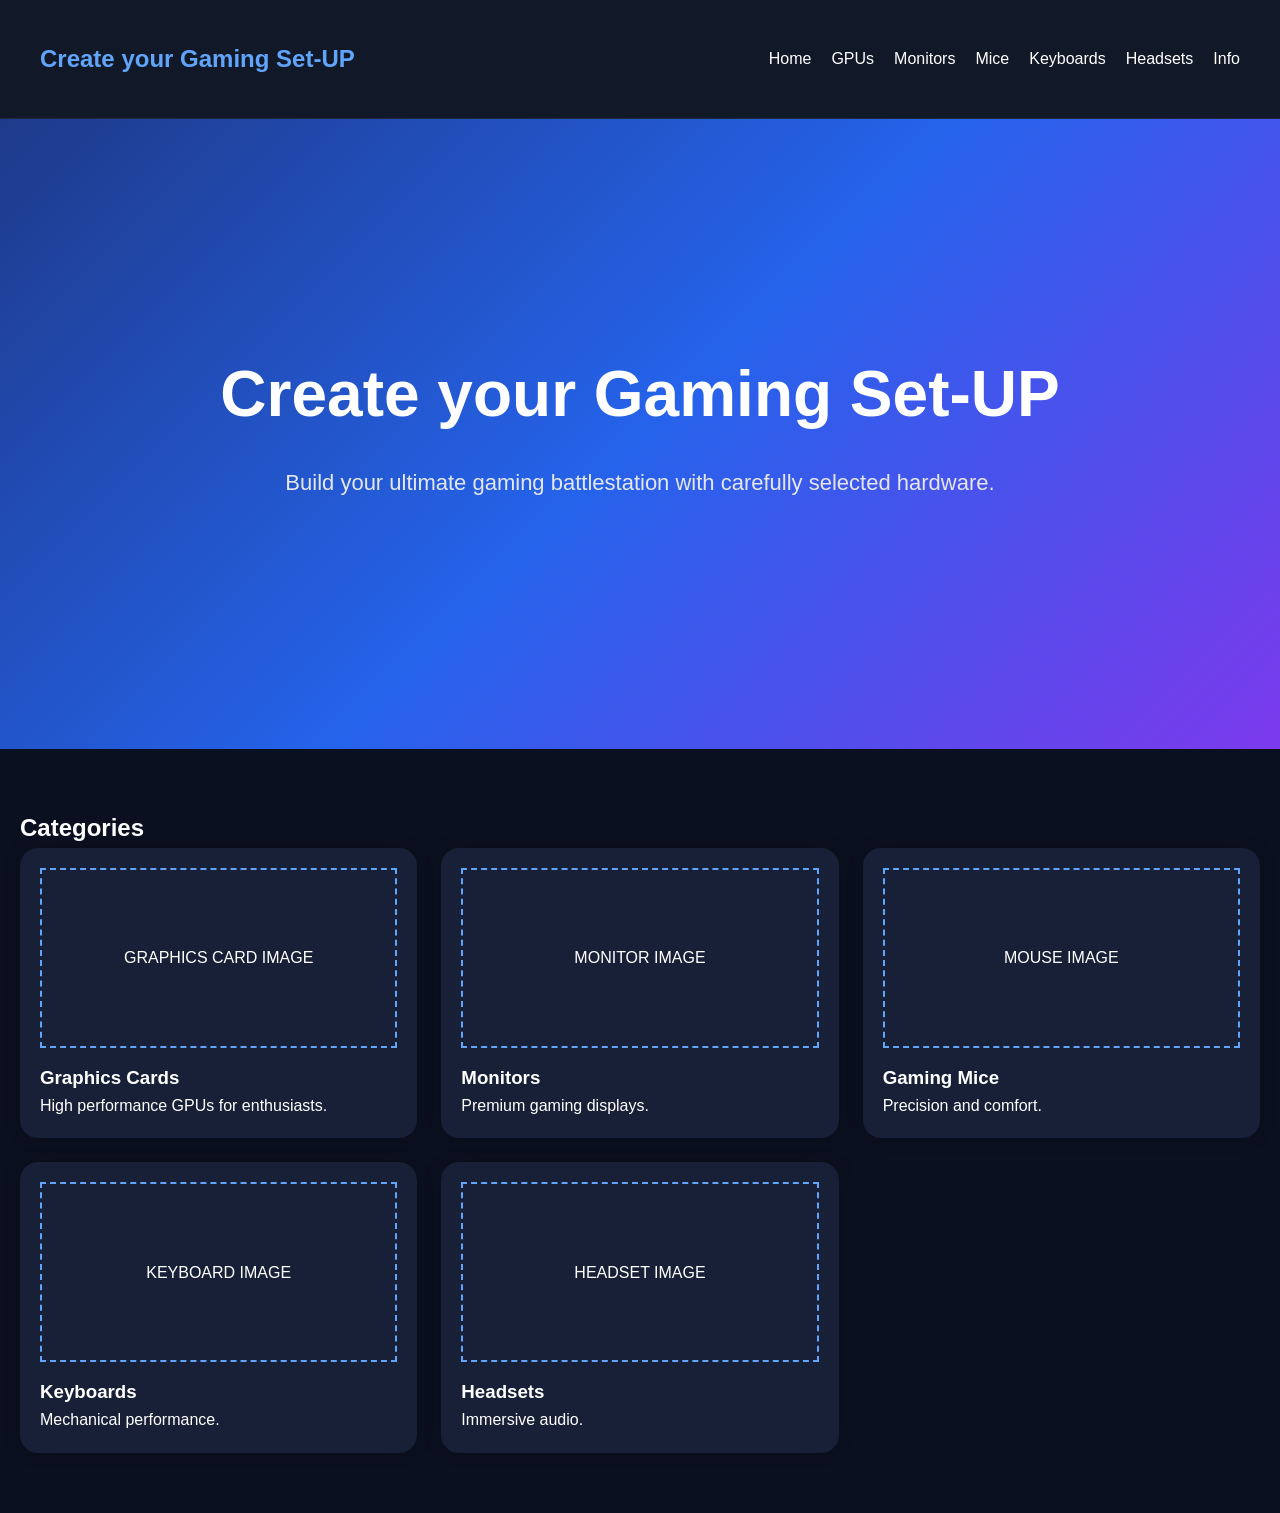
==== index.html @ 6083d40c "Add files via upload" ====
<!DOCTYPE html><html lang='en'><head><meta charset='UTF-8'><meta name='viewport' content='width=device-width,initial-scale=1.0'><title>Create your Gaming Set-UP</title><style>*{margin:0;padding:0;box-sizing:border-box}body{font-family:Segoe UI,Arial,sans-serif;background:#0b1020;color:#fff}nav{position:sticky;top:0;background:#111827;padding:20px}.logo{font-weight:700;color:#60a5fa}.hero{min-height:70vh;display:flex;align-items:center;justify-content:center;text-align:center;background:linear-gradient(135deg,#1e3a8a,#7c3aed);padding:40px}.hero h1{font-size:4rem}.container{max-width:1300px;margin:auto;padding:60px 20px}.grid{display:grid;grid-template-columns:repeat(auto-fit,minmax(250px,1fr));gap:20px}.card{background:#172036;padding:20px;border-radius:16px}.img{height:180px;border:2px dashed #60a5fa;display:flex;align-items:center;justify-content:center;margin-bottom:15px}.btn{display:inline-block;background:#2563eb;color:#fff;text-decoration:none;padding:10px 16px;border-radius:8px;margin-top:10px}</style><link rel="stylesheet" href="style.css"></head><body><nav><div class="nav-container"><div class="logo">Create your Gaming Set-UP</div><div class="nav-links"><a href="index.html">Home</a><a href="graphics-cards.html">GPUs</a><a href="monitors.html">Monitors</a><a href="gaming-mice.html">Mice</a><a href="keyboards.html">Keyboards</a><a href="headsets.html">Headsets</a><a href="info.html">Info</a></div></div></nav><section class='hero'><div><h1>Create your Gaming Set-UP</h1><p>Build your ultimate gaming battlestation with carefully selected hardware.</p></div></section><section class='container'><h2>Categories</h2><div class='grid'><div class='card'><div class='img'>GRAPHICS CARD IMAGE</div><h3>Graphics Cards</h3><p>High performance GPUs for enthusiasts.</p></div><div class='card'><div class='img'>MONITOR IMAGE</div><h3>Monitors</h3><p>Premium gaming displays.</p></div><div class='card'><div class='img'>MOUSE IMAGE</div><h3>Gaming Mice</h3><p>Precision and comfort.</p></div><div class='card'><div class='img'>KEYBOARD IMAGE</div><h3>Keyboards</h3><p>Mechanical performance.</p></div><div class='card'><div class='img'>HEADSET IMAGE</div><h3>Headsets</h3><p>Immersive audio.</p></div></div></section></body></html>
---- style.css ----
*{margin:0;padding:0;box-sizing:border-box}html{scroll-behavior:smooth}body{font-family:'Segoe UI',Arial,sans-serif;background:#0b1020;color:#fff;line-height:1.6}nav{position:sticky;top:0;z-index:1000;background:#111827;border-bottom:1px solid #1e293b}.nav-container{max-width:1400px;margin:auto;display:flex;justify-content:space-between;align-items:center;padding:20px}.logo{font-size:24px;font-weight:700;color:#60a5fa}.nav-links a{color:#fff;text-decoration:none;margin-left:20px}.hero{min-height:70vh;display:flex;justify-content:center;align-items:center;text-align:center;padding:40px;background:linear-gradient(135deg,#1e3a8a,#2563eb,#7c3aed)}.hero-content{max-width:900px}.hero h1{font-size:64px;margin-bottom:20px}.hero p{font-size:22px;color:#e5e7eb;margin-bottom:25px}.button,.btn{display:inline-block;background:#2563eb;color:#fff;text-decoration:none;padding:12px 22px;border-radius:10px;font-weight:600}.container{max-width:1400px;margin:auto;padding:60px 20px}.section-title{text-align:center;font-size:42px;margin-bottom:40px}.grid{display:grid;grid-template-columns:repeat(auto-fit,minmax(320px,1fr));gap:24px}.card{background:#172036;border-radius:18px;padding:20px;box-shadow:0 0 15px rgba(0,0,0,.25)}.image-placeholder{height:220px;border:2px dashed #60a5fa;border-radius:14px;display:flex;justify-content:center;align-items:center;color:#60a5fa;font-weight:700;margin-bottom:20px}.rating{color:gold}.affiliate{margin:15px 0;border:2px dashed #60a5fa;border-radius:10px;padding:12px;color:#93c5fd;background:#0f172a}footer{background:#111827;text-align:center;padding:30px;color:#94a3b8}@media(max-width:768px){.hero h1{font-size:42px}.hero p{font-size:18px}.nav-container{flex-direction:column}}
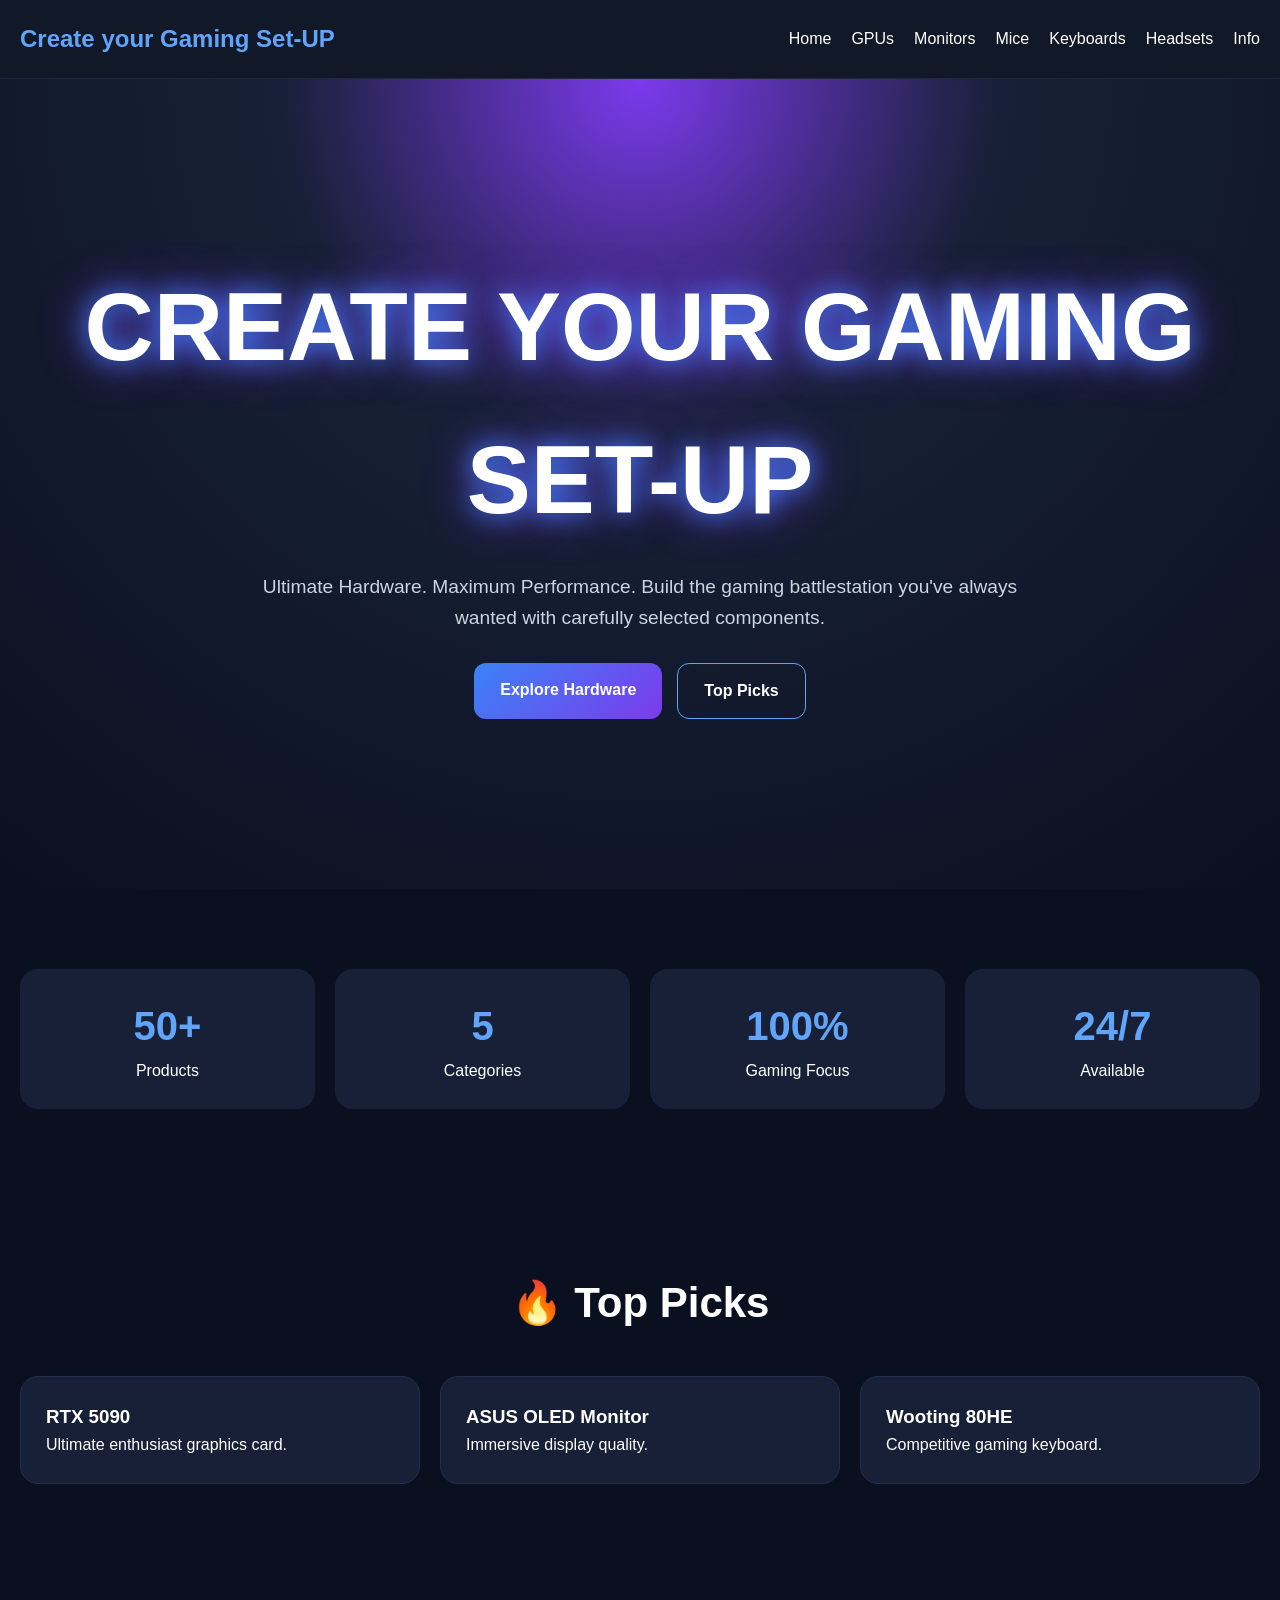
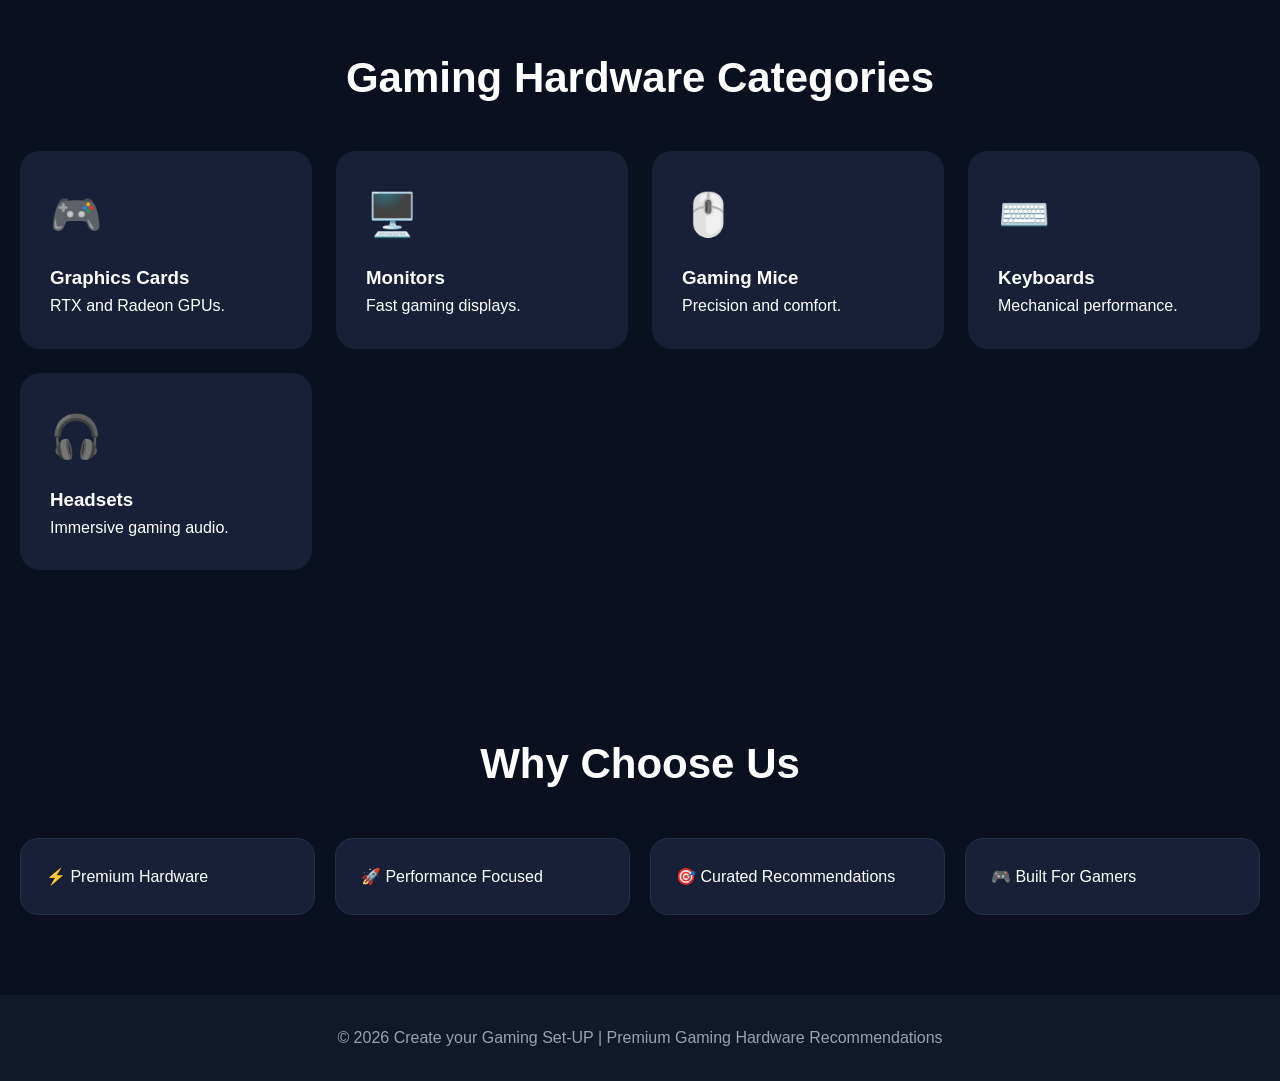
==== commit a16e8608: "Revamp index.html with new styles and content Updated the hero section and added new categories and " ====
--- a/index.html
+++ b/index.html
@@ -1 +1 @@
-<!DOCTYPE html><html lang='en'><head><meta charset='UTF-8'><meta name='viewport' content='width=device-width,initial-scale=1.0'><title>Create your Gaming Set-UP</title><style>*{margin:0;padding:0;box-sizing:border-box}body{font-family:Segoe UI,Arial,sans-serif;background:#0b1020;color:#fff}nav{position:sticky;top:0;background:#111827;padding:20px}.logo{font-weight:700;color:#60a5fa}.hero{min-height:70vh;display:flex;align-items:center;justify-content:center;text-align:center;background:linear-gradient(135deg,#1e3a8a,#7c3aed);padding:40px}.hero h1{font-size:4rem}.container{max-width:1300px;margin:auto;padding:60px 20px}.grid{display:grid;grid-template-columns:repeat(auto-fit,minmax(250px,1fr));gap:20px}.card{background:#172036;padding:20px;border-radius:16px}.img{height:180px;border:2px dashed #60a5fa;display:flex;align-items:center;justify-content:center;margin-bottom:15px}.btn{display:inline-block;background:#2563eb;color:#fff;text-decoration:none;padding:10px 16px;border-radius:8px;margin-top:10px}</style><link rel="stylesheet" href="style.css"></head><body><nav><div class="nav-container"><div class="logo">Create your Gaming Set-UP</div><div class="nav-links"><a href="index.html">Home</a><a href="graphics-cards.html">GPUs</a><a href="monitors.html">Monitors</a><a href="gaming-mice.html">Mice</a><a href="keyboards.html">Keyboards</a><a href="headsets.html">Headsets</a><a href="info.html">Info</a></div></div></nav><section class='hero'><div><h1>Create your Gaming Set-UP</h1><p>Build your ultimate gaming battlestation with carefully selected hardware.</p></div></section><section class='container'><h2>Categories</h2><div class='grid'><div class='card'><div class='img'>GRAPHICS CARD IMAGE</div><h3>Graphics Cards</h3><p>High performance GPUs for enthusiasts.</p></div><div class='card'><div class='img'>MONITOR IMAGE</div><h3>Monitors</h3><p>Premium gaming displays.</p></div><div class='card'><div class='img'>MOUSE IMAGE</div><h3>Gaming Mice</h3><p>Precision and comfort.</p></div><div class='card'><div class='img'>KEYBOARD IMAGE</div><h3>Keyboards</h3><p>Mechanical performance.</p></div><div class='card'><div class='img'>HEADSET IMAGE</div><h3>Headsets</h3><p>Immersive audio.</p></div></div></section></body></html>
+<!DOCTYPE html><html lang='en'><head><meta charset='UTF-8'><meta name='viewport' content='width=device-width,initial-scale=1.0'><title>Create your Gaming Set-UP</title><link rel='stylesheet' href='style.css'><style>.hero{min-height:90vh;background:radial-gradient(circle at top,#7c3aed 0%,#172036 35%,#0b1020 100%);display:flex;align-items:center;justify-content:center;text-align:center;padding:40px}.hero h1{font-size:clamp(3rem,8vw,6rem);margin-bottom:15px;text-transform:uppercase;text-shadow:0 0 25px #3b82f6,0 0 45px #7c3aed}.hero p{max-width:760px;margin:auto;color:#cbd5e1;font-size:1.2rem}.cta{margin-top:30px;display:flex;gap:15px;justify-content:center;flex-wrap:wrap}.cta a{padding:14px 26px;border-radius:12px;text-decoration:none;color:#fff;font-weight:700}.primary{background:linear-gradient(135deg,#3b82f6,#7c3aed)}.secondary{border:1px solid #60a5fa}.section{max-width:1400px;margin:auto;padding:80px 20px}.cards{display:grid;grid-template-columns:repeat(auto-fit,minmax(250px,1fr));gap:24px}.cat{background:#172036;border-radius:20px;padding:30px;text-decoration:none;color:#fff;transition:.3s}.cat:hover{transform:translateY(-10px);box-shadow:0 0 25px rgba(59,130,246,.5)}.icon{font-size:42px;margin-bottom:15px}.stats{display:grid;grid-template-columns:repeat(auto-fit,minmax(180px,1fr));gap:20px}.stat{background:#172036;padding:25px;border-radius:18px;text-align:center}.num{font-size:2.5rem;font-weight:800;color:#60a5fa}.top{display:grid;grid-template-columns:repeat(auto-fit,minmax(280px,1fr));gap:20px}.topcard{background:#172036;padding:25px;border-radius:18px;border:1px solid #23304d}</style></head><body><nav class='nav-container'><div class='logo'>Create your Gaming Set-UP</div><div class='nav-links'><a href='index.html'>Home</a><a href='graphics-cards.html'>GPUs</a><a href='monitors.html'>Monitors</a><a href='gaming-mice.html'>Mice</a><a href='keyboards.html'>Keyboards</a><a href='headsets.html'>Headsets</a><a href='info.html'>Info</a></div></nav><section class='hero'><div><h1>Create your Gaming Set-UP</h1><p>Ultimate Hardware. Maximum Performance. Build the gaming battlestation you've always wanted with carefully selected components.</p><div class='cta'><a class='primary' href='#categories'>Explore Hardware</a><a class='secondary' href='#top'>Top Picks</a></div></div></section><section class='section'><div class='stats'><div class='stat'><div class='num'>50+</div><p>Products</p></div><div class='stat'><div class='num'>5</div><p>Categories</p></div><div class='stat'><div class='num'>100%</div><p>Gaming Focus</p></div><div class='stat'><div class='num'>24/7</div><p>Available</p></div></div></section><section id='top' class='section'><h2 class='section-title'>🔥 Top Picks</h2><div class='top'><div class='topcard'><h3>RTX 5090</h3><p>Ultimate enthusiast graphics card.</p></div><div class='topcard'><h3>ASUS OLED Monitor</h3><p>Immersive display quality.</p></div><div class='topcard'><h3>Wooting 80HE</h3><p>Competitive gaming keyboard.</p></div></div></section><section id='categories' class='section'><h2 class='section-title'>Gaming Hardware Categories</h2><div class='cards'><a class='cat' href='graphics-cards.html'><div class='icon'>🎮</div><h3>Graphics Cards</h3><p>RTX and Radeon GPUs.</p></a><a class='cat' href='monitors.html'><div class='icon'>🖥️</div><h3>Monitors</h3><p>Fast gaming displays.</p></a><a class='cat' href='gaming-mice.html'><div class='icon'>🖱️</div><h3>Gaming Mice</h3><p>Precision and comfort.</p></a><a class='cat' href='keyboards.html'><div class='icon'>⌨️</div><h3>Keyboards</h3><p>Mechanical performance.</p></a><a class='cat' href='headsets.html'><div class='icon'>🎧</div><h3>Headsets</h3><p>Immersive gaming audio.</p></a></div></section><section class='section'><h2 class='section-title'>Why Choose Us</h2><div class='top'><div class='topcard'>⚡ Premium Hardware</div><div class='topcard'>🚀 Performance Focused</div><div class='topcard'>🎯 Curated Recommendations</div><div class='topcard'>🎮 Built For Gamers</div></div></section><footer>© 2026 Create your Gaming Set-UP | Premium Gaming Hardware Recommendations</footer></body></html>
